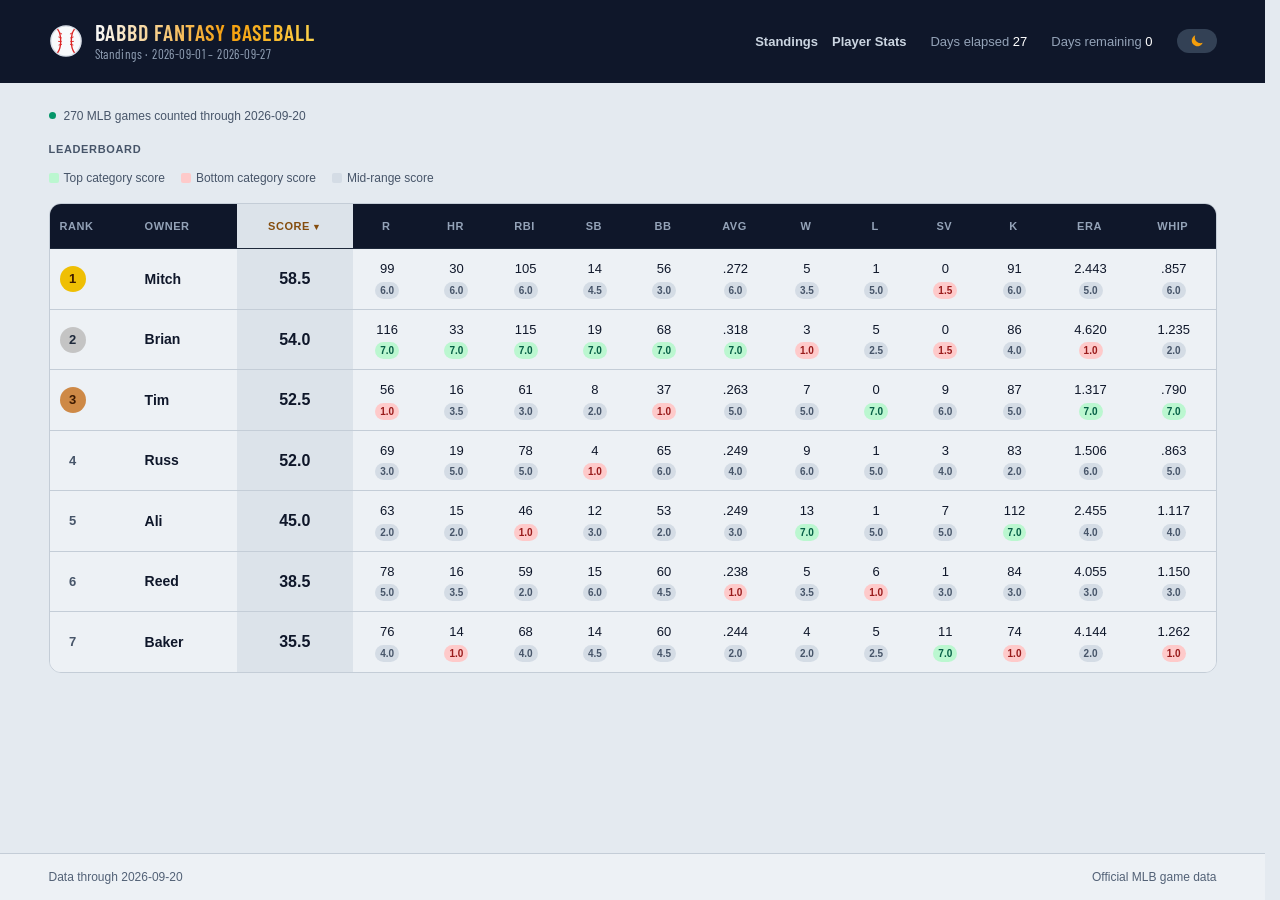
==== docs/index.html @ 64192c9e "accessibility and additional filters" ====
<!doctype html>
<html lang="en" data-theme="light">
<head>
  <meta charset="utf-8">
  <meta name="viewport" content="width=device-width,initial-scale=1,viewport-fit=cover">
  <meta name="theme-color" content="#0f172a">
  <title>BABBD Fantasy Baseball</title>
  <link rel="icon" type="image/svg+xml" href="favicon.svg">
  <link rel="stylesheet" href="styles.css">
  <script src="theme.js"></script>
</head>
<body>
  <header>
    <div class="header-inner">
      <div class="header-left">
        <a href="./" class="site-logo" aria-label="BABBD home">
          <svg viewBox="0 0 36 36" aria-hidden="true">
            <circle cx="18" cy="18" r="16" fill="#f8fafc" stroke="#d8dee7" stroke-width="1.5"/>
            <path d="M9 5.5c4.5 5.5 4.5 19.5 0 25M27 5.5c-4.5 5.5-4.5 19.5 0 25" fill="none" stroke="#dc2626" stroke-width="1.4"/>
            <path d="m10.8 9 3 1.7m-3.8 3 3.5 1.1m-3.8 3.6 3.7.2m-3.2 3.7 3.5-.8m11.5-12.5-3 1.7m3.8 3-3.5 1.1m3.8 3.6-3.7.2m3.2 3.7-3.5-.8" stroke="#dc2626" stroke-width="1"/>
          </svg>
        </a>
        <div>
          <h1 class="header-title">BABBD Fantasy Baseball</h1>
          <p class="header-subtitle" id="header-subtitle">Standings</p>
        </div>
      </div>
      <button class="mobile-menu-toggle" type="button" aria-label="Open navigation menu" aria-expanded="false" aria-controls="header-menu">
        <svg viewBox="0 0 24 24" aria-hidden="true"><path d="M4 6h16M4 12h16M4 18h16"/></svg>
      </button>
      <div class="header-right" id="header-menu">
        <nav class="site-nav" aria-label="Main navigation">
          <a class="leaders-nav-link" href="./" aria-current="page">Standings</a>
          <a class="leaders-nav-link" href="stats.html">Player Stats</a>
        </nav>
        <div class="header-meta"><div>Days elapsed <strong id="days-elapsed">—</strong></div><div>Days remaining <strong id="days-remaining">—</strong></div></div>
        <button class="theme-toggle" id="theme-toggle" aria-label="Switch color theme" aria-pressed="false">
          <svg id="theme-icon" viewBox="0 0 24 24" aria-hidden="true"><path d="M21.75 15A9.72 9.72 0 0 1 18 15.75 9.75 9.75 0 0 1 8.25 6c0-1.33.27-2.6.75-3.75A9.75 9.75 0 1 0 21.75 15Z"/></svg>
        </button>
      </div>
    </div>
  </header>

  <main class="page-wrap">
    <div class="status-bar"><span class="status-dot"></span><span id="status-msg">Loading standings…</span></div>

    <section id="standings-view">
      <h2 class="section-heading">Leaderboard</h2>
      <div class="legend desktop-only">
        <span><i class="legend-dot pts-high"></i> Top category score</span>
        <span><i class="legend-dot pts-low"></i> Bottom category score</span>
        <span><i class="legend-dot pts-mid"></i> Mid-range score</span>
      </div>
      <div class="mobile-only mob-sort-bar"><label for="mobile-sort">Sort by</label><select id="mobile-sort"></select></div>
      <div class="table-wrap desktop-only"><table class="leaderboard" id="standings-table"></table></div>
      <div class="mobile-only" id="mobile-standings"></div>
    </section>

    <section id="owner-view" hidden>
      <a href="./" class="back-link" id="back-link">← Back to standings</a>
      <div class="owner-heading"><div><h2 id="owner-name">Team</h2><p id="owner-place"></p></div><strong id="owner-score"></strong></div>
      <h3 class="section-heading">Hitters</h3>
      <div class="table-wrap"><table class="leaderboard owner-table" id="hitter-table"></table></div>
      <h3 class="section-heading owner-section">Pitchers</h3>
      <div class="table-wrap"><table class="leaderboard owner-table" id="pitcher-table"></table></div>
    </section>
  </main>

  <footer class="site-footer"><div class="site-footer-inner"><span>Data through <span id="as-of">—</span></span><span>Official MLB game data</span></div></footer>
  <script src="header.js" defer></script>
  <script src="app.js" defer></script>
</body>
</html>
---- docs/styles.css ----
@import url('https://fonts.googleapis.com/css2?family=Barlow+Condensed:wght@400;600&display=swap');
*,*::before,*::after{box-sizing:border-box;margin:0;padding:0}
:root{--bg:#e4eaf0;--card:#edf1f5;--hover:#dce3ea;--header:#0f172a;--th:#0f172a;--text:#0f172a;--owner:#0f172a;--score:#0f172a;--muted:#475569;--faint:#526176;--border:#c4cdd7;--border-th:#1e293b;--green:#059669;--green-bg:#bbf7d0;--green-text:#065f46;--red:#dc2626;--red-bg:#fecaca;--red-text:#991b1b;--mid-bg:#d4dce5;--mid-text:#475569;--accent:#f59e0b;--sort-text:#854d0e;--focus:#854d0e;--radius:12px;--title:linear-gradient(95deg,#f8fafc 0%,#f59e0b 60%,#fcd34d 100%)}
[data-theme=dark]{--bg:#0f172a;--card:#1e293b;--hover:#263349;--header:#020817;--th:#020817;--text:#e2e8f0;--owner:#f1f5f9;--score:#f1f5f9;--muted:#94a3b8;--faint:#94a3b8;--border:#334155;--border-th:#0f172a;--green:#34d399;--green-bg:#0d3d23;--green-text:#34d399;--red:#f87171;--red-bg:#2d0a0a;--red-text:#f87171;--mid-bg:#1e293b;--mid-text:#94a3b8;--sort-text:#f59e0b;--focus:#f59e0b;--title:linear-gradient(95deg,#f1f5f9 0%,#fcd34d 55%,#f59e0b 100%)}
html{scrollbar-gutter:stable}body{font-family:-apple-system,BlinkMacSystemFont,"Segoe UI",Roboto,sans-serif;background:var(--bg);color:var(--text);font-size:14px;line-height:1.5;min-height:100vh;display:flex;flex-direction:column}header{background:var(--header);color:white}.header-inner{max-width:1200px;margin:auto;padding:1.25rem 1rem;display:flex;align-items:center;justify-content:space-between;gap:1rem}.header-left,.header-right{display:flex;align-items:center}.header-left{gap:12px;min-width:0}.header-right{gap:1.5rem}.site-logo{display:flex}.site-logo svg{width:34px;height:34px}.header-title{font:600 22px/1.1 'Barlow Condensed',sans-serif;letter-spacing:.04em;text-transform:uppercase;background:var(--title);background-clip:text;-webkit-background-clip:text;color:transparent}.header-subtitle{font:400 13px/1.2 'Barlow Condensed',sans-serif;letter-spacing:.03em;color:#94a3b8;margin-top:3px}.header-meta{display:flex;gap:1.5rem;font-size:13px;color:#94a3b8}.header-meta strong{color:white;font-weight:500}.theme-toggle{background:#334155;border:0;border-radius:20px;width:40px;height:24px;display:grid;place-items:center;cursor:pointer}.theme-toggle svg{width:14px;height:14px;fill:#f59e0b}.page-wrap{max-width:1200px;width:100%;margin:auto;padding:1.5rem 1rem;flex:1}.status-bar{display:flex;align-items:center;gap:.5rem;color:var(--muted);font-size:12px;margin-bottom:1rem}.status-dot{width:7px;height:7px;background:var(--green);border-radius:50%}.section-heading{font-size:11px;font-weight:600;color:var(--muted);text-transform:uppercase;letter-spacing:.06em;margin-bottom:.75rem}.legend{display:flex;gap:1rem;flex-wrap:wrap;color:var(--muted);font-size:12px;margin-bottom:1rem}.legend span{display:flex;align-items:center;gap:5px}.legend-dot{width:10px;height:10px;border-radius:2px;display:inline-block}.table-wrap{background:var(--card);border:1px solid var(--border);border-radius:var(--radius);overflow-x:auto;margin-bottom:1.5rem}.leaderboard{width:100%;border-collapse:collapse;min-width:860px;font-variant-numeric:tabular-nums}.leaderboard th{background:var(--th);color:#94a3b8;font-size:11px;font-weight:600;text-transform:uppercase;letter-spacing:.05em;padding:10px;text-align:center;white-space:nowrap;border-bottom:1px solid var(--border-th)}.leaderboard th.col-left,.leaderboard td.col-left{text-align:left}.leaderboard tbody tr{border-bottom:1px solid var(--border)}.leaderboard tbody tr:last-child{border:0}.leaderboard tbody tr:hover td{background:var(--hover)}.leaderboard td{padding:10px;text-align:center;vertical-align:middle;background:var(--card)}.leaderboard th:nth-child(1),.leaderboard td:nth-child(1){position:sticky;left:0;z-index:2}.leaderboard th:nth-child(2),.leaderboard td:nth-child(2){position:sticky;left:48px;z-index:2}.leaderboard th:nth-child(-n+2){background:var(--th)}.place{display:inline-flex;align-items:center;justify-content:center;width:26px;height:26px;border-radius:50%;font-size:13px;font-weight:600}.place-1{background:#EFBF04;color:#3d1a00}.place-2{background:#C4C4C4;color:#1e293b}.place-3{background:#CE8946;color:#3d1a00}.place-n{color:var(--muted)}.owner-link{color:var(--owner);font-weight:600;text-decoration:none}.owner-link:hover{text-decoration:underline}.score{font-size:16px;font-weight:700;color:var(--score)}.cat-cell{display:flex;flex-direction:column;align-items:center;gap:3px}.cat-val{font-size:13px;font-weight:500}.cat-pts{font-size:10px;font-weight:600;padding:1px 5px;border-radius:10px;min-width:22px}.pts-high{background:var(--green-bg);color:var(--green-text)}.pts-low{background:var(--red-bg);color:var(--red-text)}.pts-mid{background:var(--mid-bg);color:var(--mid-text)}.sortable{cursor:pointer;user-select:none}.sortable:hover,th.sort-active{background:var(--hover)!important;color:var(--accent)!important}td.sort-active{background:var(--hover)!important;color:var(--score)!important}.sort-indicator{font-size:9px;margin-left:2px}.mobile-only{display:none}.mob-card{background:var(--card);border:1px solid var(--border);border-radius:var(--radius);margin-bottom:8px;overflow:hidden}.mob-card-header{width:100%;display:flex;align-items:center;gap:10px;padding:12px 14px;background:none;border:0;color:var(--text);cursor:pointer}.mob-owner{flex:1;text-align:left;font-size:15px}.mob-score{font-size:18px;font-weight:700;color:var(--score)}.mob-chevron{width:16px;color:var(--muted);transition:transform .2s}.mob-detail{border-top:1px solid var(--border);padding:12px 14px 14px}.mob-cat-grid{display:grid;grid-template-columns:repeat(5,1fr);gap:7px}.mob-cat{display:flex;flex-direction:column;align-items:center;background:var(--bg);border:1px solid var(--border);border-radius:8px;padding:7px 3px}.mob-cat label{font-size:9px;color:var(--muted);font-weight:700}.mob-cat strong{font-size:13px}.mob-detail-link{display:block;text-align:center;margin-top:10px;padding:7px;color:var(--muted);border:1px solid var(--border);border-radius:8px;text-decoration:none}.mob-sort-bar{align-items:center;gap:.5rem;margin-bottom:.75rem}.mob-sort-bar label{font-size:13px;color:var(--muted)}.mob-sort-bar select{background:var(--card);color:var(--text);border:1px solid var(--border);border-radius:4px;padding:.35rem .5rem}.back-link{display:inline-block;color:var(--muted);text-decoration:none;font-size:12px;margin-bottom:1.25rem}.owner-heading{display:flex;justify-content:space-between;align-items:end;margin-bottom:1.5rem}.owner-heading h2{font:600 30px 'Barlow Condensed',sans-serif;text-transform:uppercase}.owner-heading p{color:var(--muted);font-size:13px}.owner-heading strong{font-size:26px}.owner-section{margin-top:2rem}.owner-table{min-width:1080px}.owner-table th:nth-child(1),.owner-table td:nth-child(1){left:0}.owner-table th:nth-child(2),.owner-table td:nth-child(2){left:44px}.player-name{font-weight:600;color:var(--owner)}.slot{color:var(--muted);font-size:11px}.totals-row td{border-top:2px solid var(--border);font-weight:700}.site-footer{border-top:1px solid var(--border);background:var(--card);margin-top:auto}.site-footer-inner{max-width:1200px;margin:auto;padding:.875rem 1rem;display:flex;justify-content:space-between;color:var(--faint);font-size:12px}.state-msg{padding:3rem;text-align:center;color:var(--muted)}.sr-only{position:absolute;width:1px;height:1px;overflow:hidden;clip:rect(0,0,0,0)}
@media(max-width:640px){.desktop-only{display:none!important}.mobile-only{display:block}.mob-sort-bar{display:flex}.header-meta{display:none}.header-title{font-size:17px}.page-wrap{padding:1rem .75rem}.mob-cat-grid{grid-template-columns:repeat(5,1fr)}.owner-heading h2{font-size:25px}.site-footer-inner{gap:.5rem;flex-wrap:wrap}}
@media(prefers-reduced-motion:reduce){*{scroll-behavior:auto!important;transition:none!important}}
.mobile-roster{display:none}.player-card{background:var(--card);border:1px solid var(--border);border-radius:var(--radius);margin-bottom:8px;overflow:hidden}.player-card-button{width:100%;border:0;background:none;color:var(--text);display:grid;grid-template-columns:38px 1fr auto 16px;align-items:center;gap:8px;text-align:left;padding:12px;cursor:pointer}.player-card-button:hover{background:var(--hover)}.player-card-name{font-weight:600;color:var(--owner)}.player-card-summary{font-size:12px;color:var(--muted);white-space:nowrap}.player-card-chevron{width:16px;color:var(--muted);transition:transform .2s}.player-card-detail{border-top:1px solid var(--border);padding:10px}.player-stat-grid{display:grid;grid-template-columns:repeat(5,1fr);gap:7px}.player-stat{display:flex;flex-direction:column;align-items:center;gap:2px;background:var(--bg);border:1px solid var(--border);border-radius:8px;padding:7px 3px}.player-stat label{font-size:9px;font-weight:700;color:var(--muted);text-transform:uppercase}.player-stat strong{font-size:13px;font-variant-numeric:tabular-nums}.mobile-total{display:flex;justify-content:space-between;align-items:center;background:var(--card);border:1px solid var(--border);border-radius:var(--radius);padding:11px 12px;margin-top:10px;font-weight:700}.mobile-total span:last-child{font-size:12px;color:var(--muted);text-align:right}
@media(max-width:768px) and (orientation:portrait){.owner-table-wrap{display:none}.mobile-roster{display:block}.owner-section{margin-top:1.5rem}.owner-heading{align-items:center}.owner-heading strong{font-size:21px}.player-stat-grid{grid-template-columns:repeat(4,1fr)}}

/* Keep all six hitting categories above all six pitching categories on mobile. */
.site-nav{display:flex;align-items:center;gap:14px}
#standings-table th.sortable{padding:0}
#standings-table th.sortable button{background:none;border:0;color:inherit;font:inherit;text-transform:inherit;letter-spacing:inherit;min-height:44px;width:100%;padding:10px;cursor:pointer}
#standings-table th.sortable:hover,#standings-table th.sort-active{color:var(--sort-text)!important}
#standings-table button:focus-visible{outline:2px solid var(--accent);outline-offset:-3px}
#standings-table th.sort-active button:focus-visible,#standings-table th:hover button:focus-visible{outline-color:var(--focus)}
.site-footer a{color:var(--muted)}
input::placeholder{color:var(--muted);opacity:1}
.mobile-menu-toggle{display:none;background:transparent;border:1px solid #475569;border-radius:7px;color:#f8fafc;width:44px;height:44px;align-items:center;justify-content:center;cursor:pointer;flex-shrink:0}
.mobile-menu-toggle svg{width:22px;height:22px;fill:none;stroke:currentColor;stroke-width:2;stroke-linecap:round}
.mobile-menu-toggle:focus-visible,#header-menu a:focus-visible,#header-menu button:focus-visible{outline:2px solid #f59e0b;outline-offset:3px}
@media(max-width:780px){
  header{position:relative;z-index:10}
  .header-inner{flex-wrap:wrap}
  .header-right{gap:14px}
  .mobile-menu-toggle{display:inline-flex;margin-left:auto}
  #header-menu{display:none;position:absolute;top:100%;right:0;width:240px;max-width:calc(100vw - 24px);align-items:stretch;gap:8px;padding:12px;background:var(--header);border:1px solid #334155;border-right:0;border-radius:0 0 0 12px;box-shadow:0 12px 28px #0005}
  #header-menu.is-open{display:flex;flex-direction:column}
  #header-menu .site-nav{flex-direction:column;align-items:stretch;gap:0}
  #header-menu .leaders-nav-link{min-height:44px;padding:10px 8px;border-radius:6px}
  #header-menu .leaders-nav-link:hover{background:#334155}
  #header-menu .theme-toggle{width:100%;min-height:44px;border-radius:6px;display:flex;align-items:center;justify-content:flex-start;gap:10px;padding:10px 8px;color:#f8fafc;font:inherit}
  #header-menu .theme-toggle::after{content:"Dark Mode";font-size:13px;font-weight:600}
  [data-theme=dark] #header-menu .theme-toggle::after{content:"Light Mode"}
}
@media(max-width:640px){
  .mob-cat-grid{grid-template-columns:repeat(6,minmax(0,1fr));gap:4px}
  .mob-cat{min-width:0;padding:7px 1px}
}

.leaders-nav-link{color:#cbd5e1;text-decoration:none;font-size:13px;font-weight:600;display:flex;gap:5px;align-items:center}.leaders-nav-link:hover{color:white}.section-toggle-header{display:flex;align-items:center;justify-content:space-between;margin-bottom:.75rem}.section-toggle-header .section-heading{margin:0}.section-toggle-btn,.log-filter{border:1px solid var(--border);background:var(--card);color:var(--muted);border-radius:7px;padding:6px 10px;cursor:pointer}.section-toggle-btn:hover,.log-filter:hover,.log-filter.active{background:var(--hover);color:var(--text)}.game-log-controls{display:flex;gap:7px;margin-bottom:10px}.game-log-day{margin-bottom:1.25rem}.game-log-date{font-size:11px;text-transform:uppercase;letter-spacing:.06em;color:var(--muted);margin-bottom:7px}.game-log-card{background:var(--card);border:1px solid var(--border);border-radius:var(--radius);margin-bottom:7px;overflow:hidden}.game-log-head{display:grid;grid-template-columns:minmax(130px,1fr) auto;gap:10px;padding:10px 12px;border-bottom:1px solid var(--border)}.game-log-player{font-weight:600}.game-log-meta{font-size:11px;color:var(--muted)}.game-log-summary{font-size:12px;color:var(--muted);text-align:right}.game-log-stats{display:grid;grid-template-columns:repeat(auto-fit,minmax(58px,1fr));gap:6px;padding:9px}.leaders-grid{display:grid;grid-template-columns:repeat(auto-fill,minmax(310px,1fr));gap:1rem}.leader-card{background:var(--card);border:1px solid var(--border);border-radius:var(--radius);overflow:hidden}.leader-card-header{width:100%;display:flex;align-items:center;justify-content:space-between;background:none;border:0;color:var(--text);padding:12px 14px;cursor:pointer}.leader-card-title{font-size:13px;text-transform:uppercase;letter-spacing:.05em}.leader-card-body{border-top:1px solid var(--border)}.leader-list{width:100%;border-collapse:collapse}.leader-list td{padding:9px 10px;border-bottom:1px solid var(--border)}.leader-list tr:last-child td{border:0}.leader-player{font-weight:600}.leader-owner{display:block;color:var(--muted);font-size:11px}.leader-value{text-align:right;font-size:15px;font-weight:700}.leader-chevron{width:16px;color:var(--muted);transition:transform .2s}
@media(min-width:641px){.leader-card-header{pointer-events:none}.leader-chevron{display:none}.leader-card-body{display:block!important}}
@media(max-width:640px){.leaders-nav-text{display:none}.game-log-head{grid-template-columns:1fr}.game-log-summary{text-align:left}.game-log-stats{grid-template-columns:repeat(4,1fr)}}
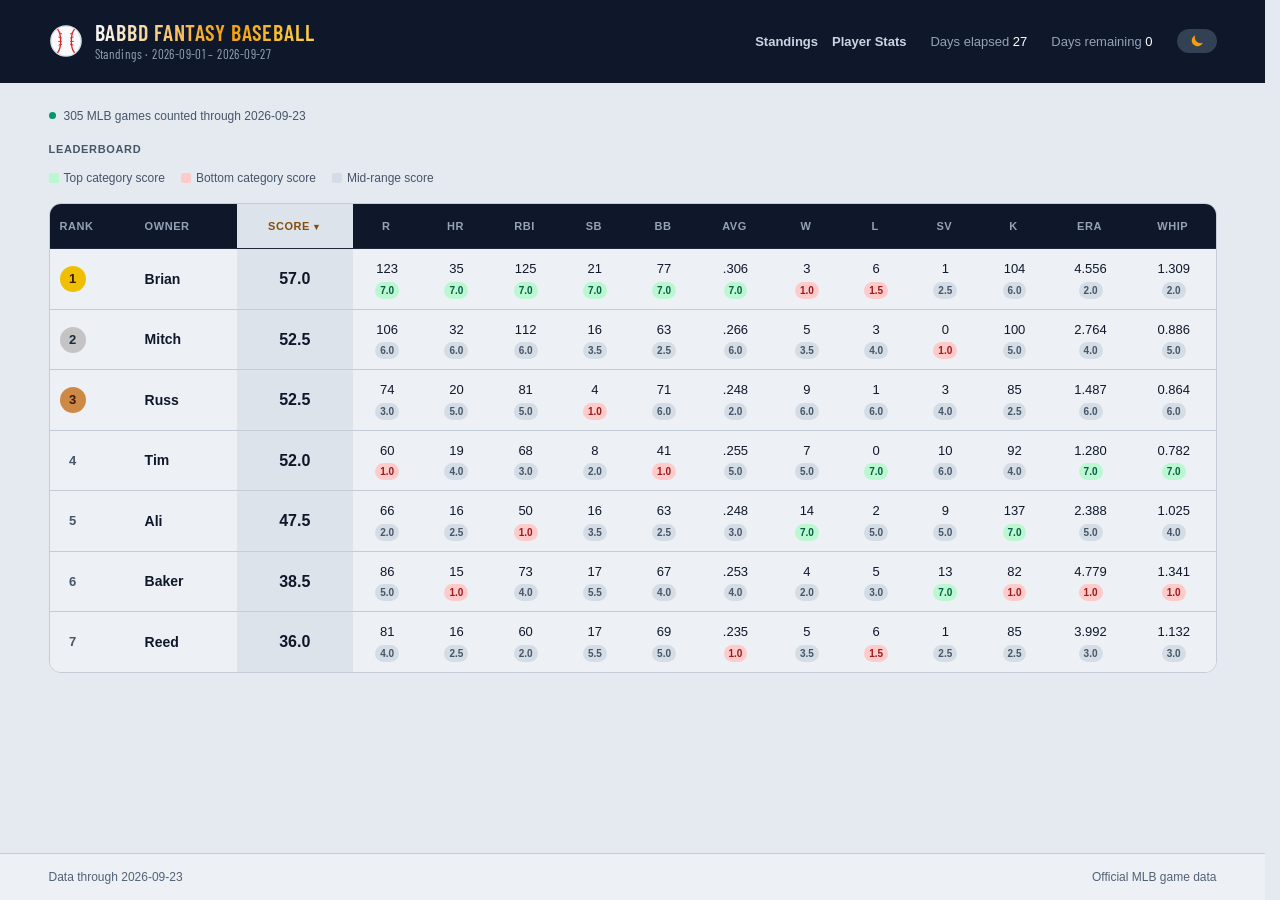
==== commit 91d12b52: "added multi position support" ====
--- a/docs/index.html
+++ b/docs/index.html
@@ -6,7 +6,7 @@
   <meta name="theme-color" content="#0f172a">
   <title>BABBD Fantasy Baseball</title>
   <link rel="icon" type="image/svg+xml" href="favicon.svg">
-  <link rel="stylesheet" href="styles.css">
+  <link rel="stylesheet" href="styles.css?v=20260924-header-meta">
   <script src="theme.js"></script>
 </head>
 <body>
--- a/docs/styles.css
+++ b/docs/styles.css
@@ -10,6 +10,19 @@
 
 /* Keep all six hitting categories above all six pitching categories on mobile. */
 .site-nav{display:flex;align-items:center;gap:14px}
+.owner-table{min-width:0;width:auto}
+.owner-table th,.owner-table td{padding:8px 6px;white-space:nowrap}
+.owner-table th:first-child,.owner-table td:first-child{width:44px;min-width:44px;max-width:44px;padding-left:6px;padding-right:6px}
+.owner-table th:nth-child(2),.owner-table td:nth-child(2){width:1%;white-space:nowrap;padding-left:6px;padding-right:6px}
+@media(max-width:640px){
+  .owner-table th,.owner-table td{padding-left:4px;padding-right:4px}
+  /* Hide supporting stats in headers, player rows, and team totals alike. */
+  #hitter-table tr>:nth-child(3),#hitter-table tr>:nth-child(4),
+  #pitcher-table tr>:nth-child(3),#pitcher-table tr>:nth-child(8),
+  #pitcher-table tr>:nth-child(9),#pitcher-table tr>:nth-child(10){display:none}
+  .owner-table th:nth-child(2),.owner-table td:nth-child(2){padding-left:4px;padding-right:4px}
+  .owner-table td.player-name{min-width:110px;max-width:150px;white-space:normal;overflow-wrap:anywhere}
+}
 #standings-table th.sortable{padding:0}
 #standings-table th.sortable button{background:none;border:0;color:inherit;font:inherit;text-transform:inherit;letter-spacing:inherit;min-height:44px;width:100%;padding:10px;cursor:pointer}
 #standings-table th.sortable:hover,#standings-table th.sort-active{color:var(--sort-text)!important}
@@ -21,6 +34,7 @@
 .mobile-menu-toggle svg{width:22px;height:22px;fill:none;stroke:currentColor;stroke-width:2;stroke-linecap:round}
 .mobile-menu-toggle:focus-visible,#header-menu a:focus-visible,#header-menu button:focus-visible{outline:2px solid #f59e0b;outline-offset:3px}
 @media(max-width:780px){
+  .header-meta{display:none}
   header{position:relative;z-index:10}
   .header-inner{flex-wrap:wrap}
   .header-right{gap:14px}
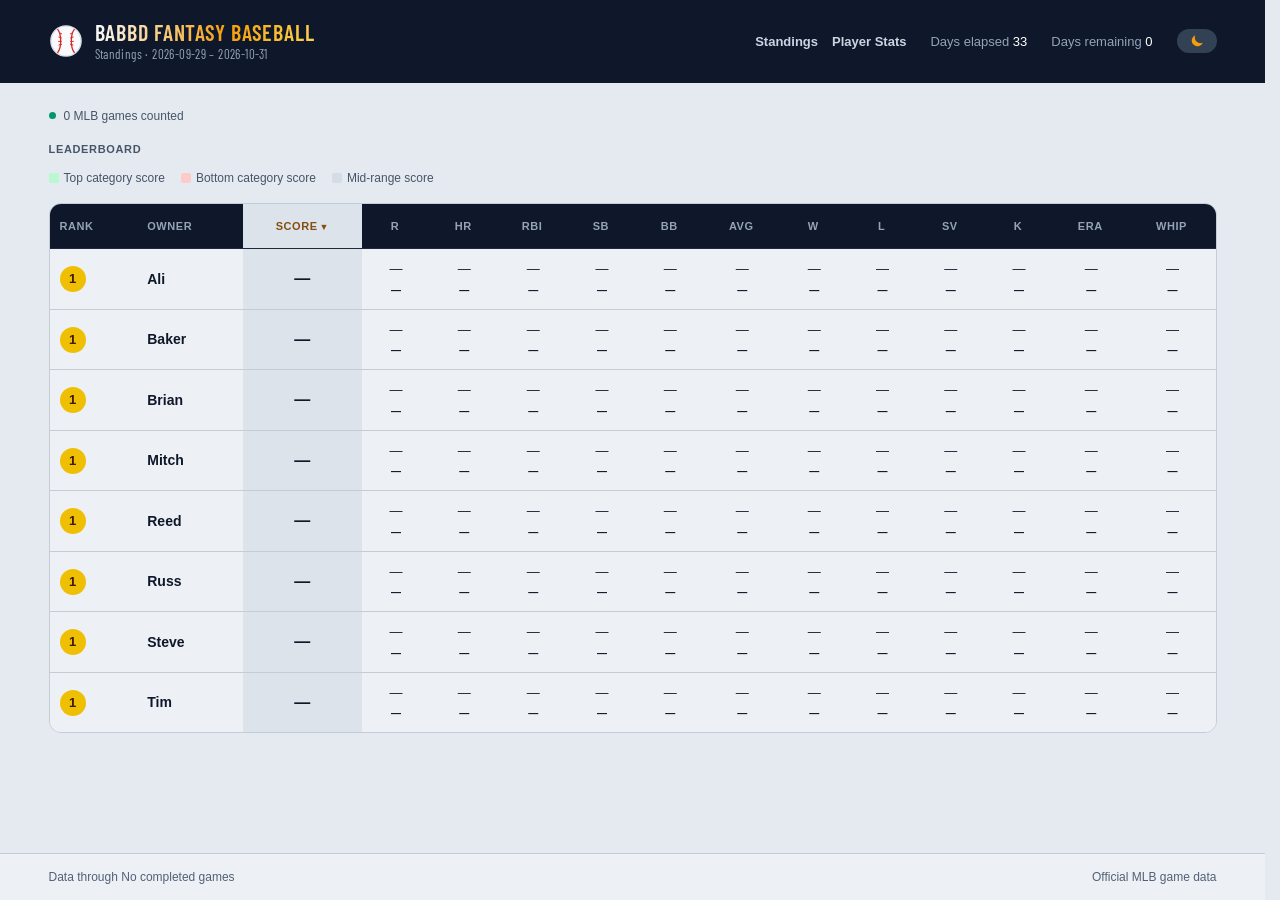
==== commit 59a638ab: "removed test stats" ====
--- a/docs/index.html
+++ b/docs/index.html
@@ -4,16 +4,16 @@
   <meta charset="utf-8">
   <meta name="viewport" content="width=device-width,initial-scale=1,viewport-fit=cover">
   <meta name="theme-color" content="#0f172a">
-  <title>BABBD Fantasy Baseball</title>
+  <title>Fantasy Baseball</title>
   <link rel="icon" type="image/svg+xml" href="favicon.svg">
   <link rel="stylesheet" href="styles.css?v=20260924-header-meta">
-  <script src="theme.js"></script>
+  <script src="theme.js?v=20260926-icons"></script>
 </head>
 <body>
   <header>
     <div class="header-inner">
       <div class="header-left">
-        <a href="./" class="site-logo" aria-label="BABBD home">
+        <a href="./" class="site-logo" aria-label="Fantasy Baseball home">
           <svg viewBox="0 0 36 36" aria-hidden="true">
             <circle cx="18" cy="18" r="16" fill="#f8fafc" stroke="#d8dee7" stroke-width="1.5"/>
             <path d="M9 5.5c4.5 5.5 4.5 19.5 0 25M27 5.5c-4.5 5.5-4.5 19.5 0 25" fill="none" stroke="#dc2626" stroke-width="1.4"/>
@@ -21,7 +21,7 @@
           </svg>
         </a>
         <div>
-          <h1 class="header-title">BABBD Fantasy Baseball</h1>
+          <h1 class="header-title">Fantasy Baseball</h1>
           <p class="header-subtitle" id="header-subtitle">Standings</p>
         </div>
       </div>
@@ -68,6 +68,7 @@
 
   <footer class="site-footer"><div class="site-footer-inner"><span>Data through <span id="as-of">—</span></span><span>Official MLB game data</span></div></footer>
   <script src="header.js" defer></script>
-  <script src="app.js" defer></script>
+  <script src="league-title.js?v=20260926" defer></script>
+  <script src="app.js?v=20260926-owner-header" defer></script>
 </body>
 </html>
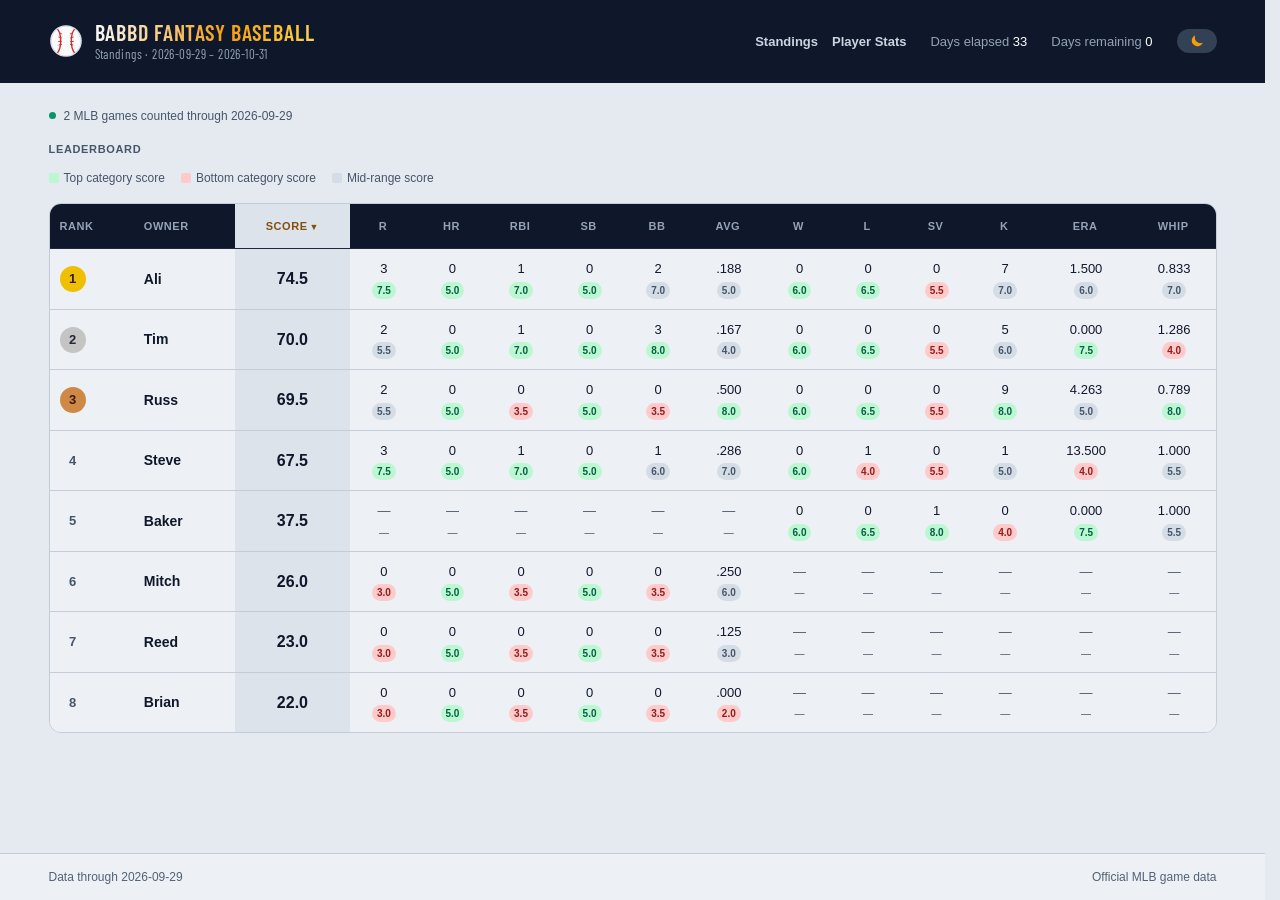
==== commit 3f1a6646: "postseason begins" ====
--- a/docs/index.html
+++ b/docs/index.html
@@ -6,7 +6,7 @@
   <meta name="theme-color" content="#0f172a">
   <title>Fantasy Baseball</title>
   <link rel="icon" type="image/svg+xml" href="favicon.svg">
-  <link rel="stylesheet" href="styles.css?v=20260924-header-meta">
+  <link rel="stylesheet" href="styles.css?v=20260929-muted-stats">
   <script src="theme.js?v=20260926-icons"></script>
 </head>
 <body>
@@ -69,6 +69,6 @@
   <footer class="site-footer"><div class="site-footer-inner"><span>Data through <span id="as-of">—</span></span><span>Official MLB game data</span></div></footer>
   <script src="header.js" defer></script>
   <script src="league-title.js?v=20260926" defer></script>
-  <script src="app.js?v=20260926-owner-header" defer></script>
+  <script src="app.js?v=20260929-muted-stats" defer></script>
 </body>
 </html>
--- a/docs/styles.css
+++ b/docs/styles.css
@@ -7,6 +7,9 @@
 @media(prefers-reduced-motion:reduce){*{scroll-behavior:auto!important;transition:none!important}}
 .mobile-roster{display:none}.player-card{background:var(--card);border:1px solid var(--border);border-radius:var(--radius);margin-bottom:8px;overflow:hidden}.player-card-button{width:100%;border:0;background:none;color:var(--text);display:grid;grid-template-columns:38px 1fr auto 16px;align-items:center;gap:8px;text-align:left;padding:12px;cursor:pointer}.player-card-button:hover{background:var(--hover)}.player-card-name{font-weight:600;color:var(--owner)}.player-card-summary{font-size:12px;color:var(--muted);white-space:nowrap}.player-card-chevron{width:16px;color:var(--muted);transition:transform .2s}.player-card-detail{border-top:1px solid var(--border);padding:10px}.player-stat-grid{display:grid;grid-template-columns:repeat(5,1fr);gap:7px}.player-stat{display:flex;flex-direction:column;align-items:center;gap:2px;background:var(--bg);border:1px solid var(--border);border-radius:8px;padding:7px 3px}.player-stat label{font-size:9px;font-weight:700;color:var(--muted);text-transform:uppercase}.player-stat strong{font-size:13px;font-variant-numeric:tabular-nums}.mobile-total{display:flex;justify-content:space-between;align-items:center;background:var(--card);border:1px solid var(--border);border-radius:var(--radius);padding:11px 12px;margin-top:10px;font-weight:700}.mobile-total span:last-child{font-size:12px;color:var(--muted);text-align:right}
 @media(max-width:768px) and (orientation:portrait){.owner-table-wrap{display:none}.mobile-roster{display:block}.owner-section{margin-top:1.5rem}.owner-heading{align-items:center}.owner-heading strong{font-size:21px}.player-stat-grid{grid-template-columns:repeat(4,1fr)}}
+
+/* Missing values stay readable in both themes without competing with statistics. */
+.missing-stat{color:var(--muted);font-weight:400}
 
 /* Keep all six hitting categories above all six pitching categories on mobile. */
 .site-nav{display:flex;align-items:center;gap:14px}
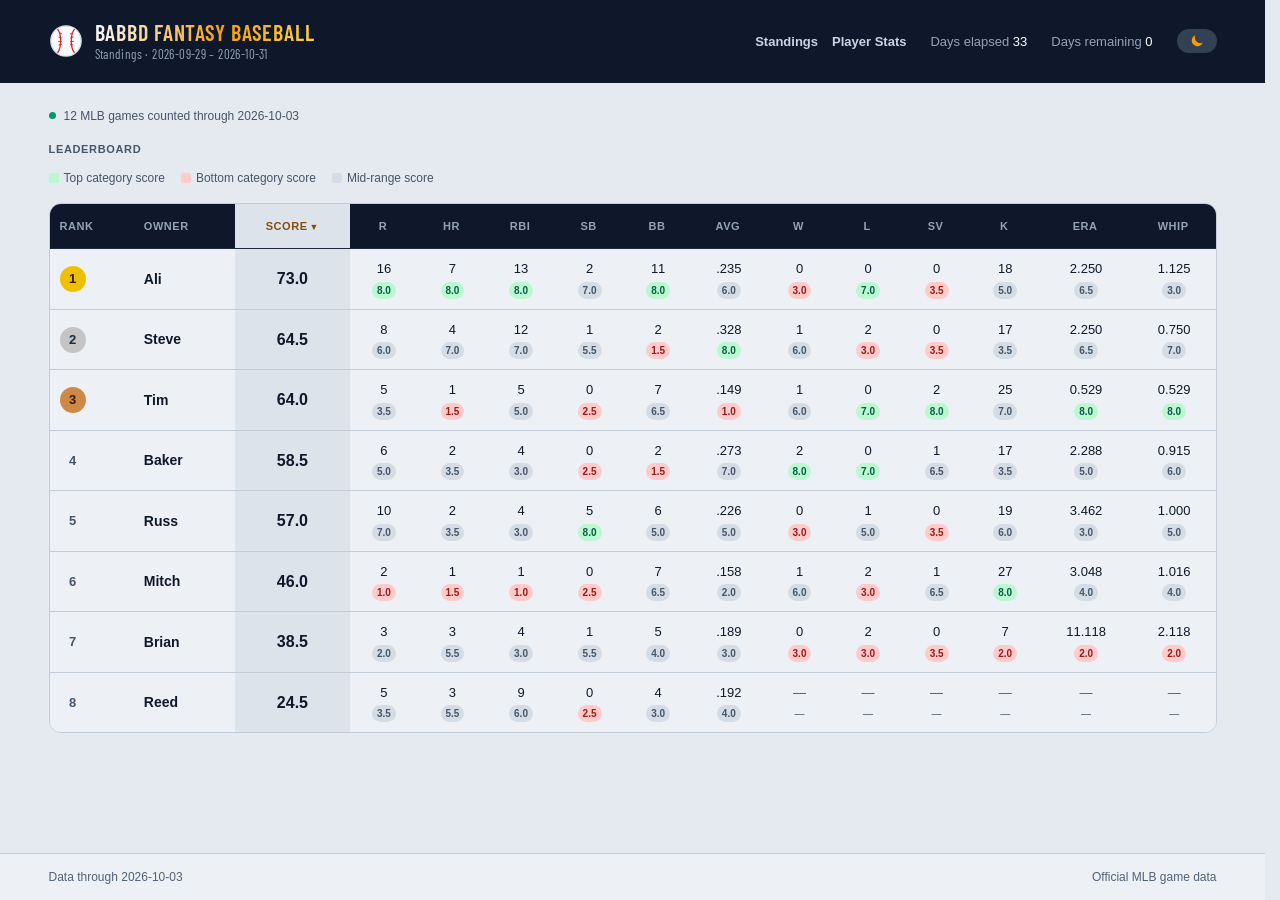
==== commit 045e3625: "eliminated teams" ====
--- a/docs/index.html
+++ b/docs/index.html
@@ -6,7 +6,7 @@
   <meta name="theme-color" content="#0f172a">
   <title>Fantasy Baseball</title>
   <link rel="icon" type="image/svg+xml" href="favicon.svg">
-  <link rel="stylesheet" href="styles.css?v=20260929-muted-stats">
+  <link rel="stylesheet" href="styles.css?v=20261003-eliminated">
   <script src="theme.js?v=20260926-icons"></script>
 </head>
 <body>
@@ -69,6 +69,6 @@
   <footer class="site-footer"><div class="site-footer-inner"><span>Data through <span id="as-of">—</span></span><span>Official MLB game data</span></div></footer>
   <script src="header.js" defer></script>
   <script src="league-title.js?v=20260926" defer></script>
-  <script src="app.js?v=20260929-muted-stats" defer></script>
+  <script src="app.js?v=20261003-eliminated" defer></script>
 </body>
 </html>
--- a/docs/styles.css
+++ b/docs/styles.css
@@ -10,6 +10,8 @@
 
 /* Missing values stay readable in both themes without competing with statistics. */
 .missing-stat{color:var(--muted);font-weight:400}
+.owner-table .eliminated-player td{color:var(--muted);font-weight:400}
+.eliminated-label{display:block;font-size:10px;font-weight:400;line-height:1.3}
 
 /* Keep all six hitting categories above all six pitching categories on mobile. */
 .site-nav{display:flex;align-items:center;gap:14px}
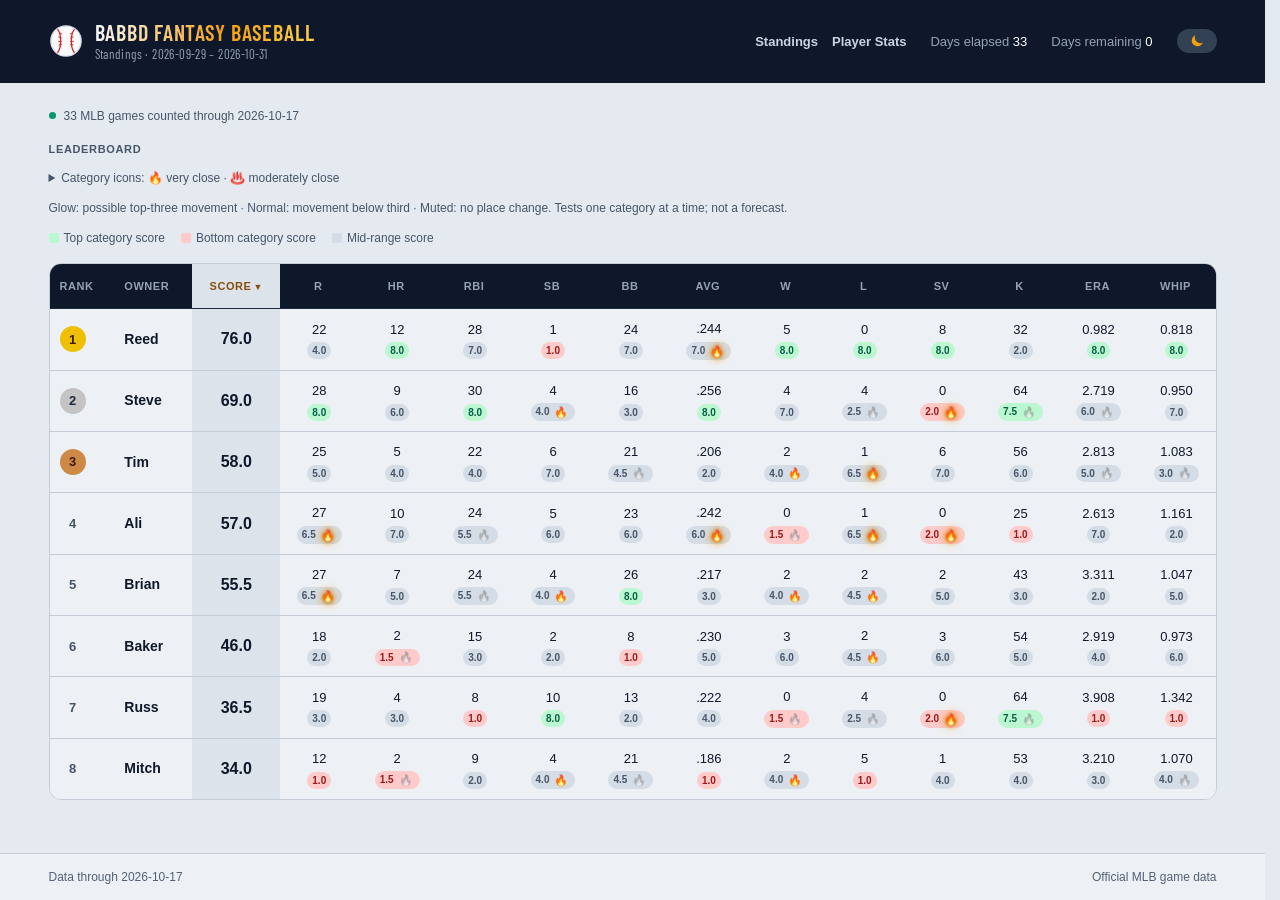
==== commit 8fb01ff3: "Add standings movement, matchup indicators, and postseason seven-day stats" ====
--- a/docs/index.html
+++ b/docs/index.html
@@ -6,7 +6,7 @@
   <meta name="theme-color" content="#0f172a">
   <title>Fantasy Baseball</title>
   <link rel="icon" type="image/svg+xml" href="favicon.svg">
-  <link rel="stylesheet" href="styles.css?v=20261003-eliminated">
+  <link rel="stylesheet" href="styles.css?v=20261017-animated-glow">
   <script src="theme.js?v=20260926-icons"></script>
 </head>
 <body>
@@ -46,6 +46,10 @@
 
     <section id="standings-view">
       <h2 class="section-heading">Leaderboard</h2>
+      <p class="standings-note" id="movement-note"></p>
+      <details class="standings-help"><summary>Category icons: 🔥 very close · ♨️ moderately close</summary><p>Only the closest pair in each category is highlighted; equal gaps favor the higher-ranked pair. Ties take priority and include all tied owners. Very close means tied or within: R, RBI, BB: 3; HR, SB, W, L, SV: 1; K: 5; AVG: 0.005; ERA: 0.20; WHIP: 0.05. Moderately close means up to twice those gaps. Hover, focus, or tap an icon for details.</p></details>
+      <p class="standings-note" id="category-explanation" aria-live="polite" hidden></p>
+      <p class="standings-note">Glow: possible top-three movement · Normal: movement below third · Muted: no place change. Tests one category at a time; not a forecast.</p>
       <div class="legend desktop-only">
         <span><i class="legend-dot pts-high"></i> Top category score</span>
         <span><i class="legend-dot pts-low"></i> Bottom category score</span>
@@ -69,6 +73,7 @@
   <footer class="site-footer"><div class="site-footer-inner"><span>Data through <span id="as-of">—</span></span><span>Official MLB game data</span></div></footer>
   <script src="header.js" defer></script>
   <script src="league-title.js?v=20260926" defer></script>
-  <script src="app.js?v=20261003-eliminated" defer></script>
+  <script src="standings-insights.js?v=20261017-impact" defer></script>
+  <script src="app.js?v=20261017-impact" defer></script>
 </body>
 </html>
--- a/docs/styles.css
+++ b/docs/styles.css
@@ -10,6 +10,20 @@
 
 /* Missing values stay readable in both themes without competing with statistics. */
 .missing-stat{color:var(--muted);font-weight:400}
+.standings-note,.standings-help{color:var(--muted);font-size:12px;margin-bottom:.75rem}
+.standings-help summary{cursor:pointer}
+.rank-movement{font-size:11px;font-weight:400;color:var(--muted);white-space:nowrap}
+.category-heat{border:0;background:none;color:inherit;font-size:11px;line-height:1;padding:2px;margin-left:3px;cursor:help;vertical-align:middle}
+.category-heat.impact-high{--glow-core:#b45309;--glow-halo:#f59e0b;filter:drop-shadow(0 0 2px var(--glow-core)) drop-shadow(0 0 5px var(--glow-halo));animation:category-glow 2.8s ease-in-out infinite}
+[data-theme=dark] .category-heat.impact-high{--glow-core:#fef3c7;--glow-halo:#fbbf24}
+@keyframes category-glow{
+  0%,100%{filter:drop-shadow(0 0 1px var(--glow-core)) drop-shadow(0 0 3px var(--glow-halo))}
+  50%{filter:drop-shadow(0 0 3px var(--glow-core)) drop-shadow(0 0 9px var(--glow-halo))}
+}
+@media(prefers-reduced-motion:reduce){.category-heat.impact-high{animation:none}}
+.category-heat.impact-low{filter:grayscale(1);opacity:.5}
+.category-heat.impact-low:hover,.category-heat.impact-low:focus-visible{opacity:1}
+.category-heat:focus-visible,.standings-help summary:focus-visible{outline:2px solid var(--focus);outline-offset:2px}
 .owner-table .eliminated-player td{color:var(--muted);font-weight:400}
 .eliminated-label{display:block;font-size:10px;font-weight:400;line-height:1.3}
 
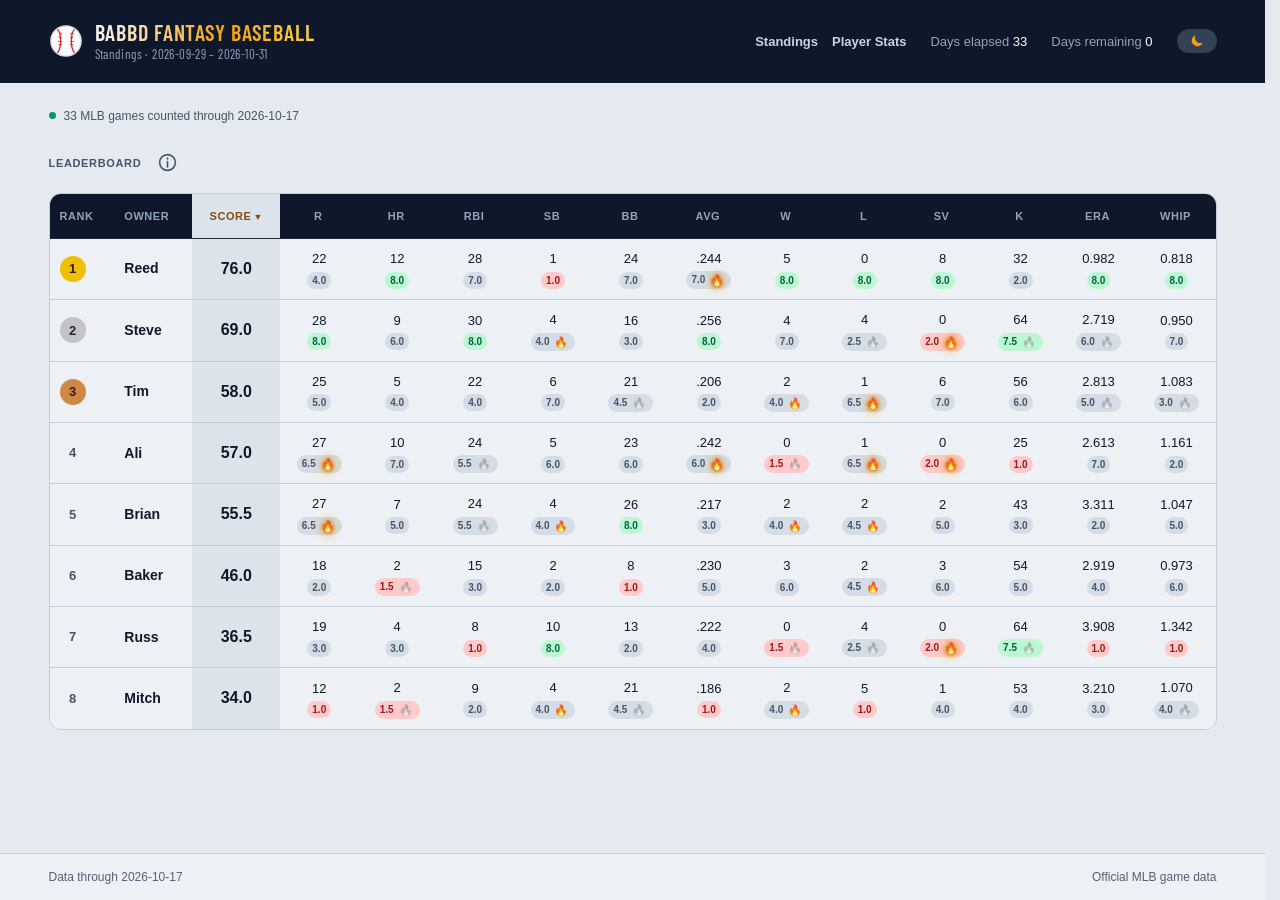
==== commit ee4fb498: "cron update" ====
--- a/docs/index.html
+++ b/docs/index.html
@@ -6,7 +6,7 @@
   <meta name="theme-color" content="#0f172a">
   <title>Fantasy Baseball</title>
   <link rel="icon" type="image/svg+xml" href="favicon.svg">
-  <link rel="stylesheet" href="styles.css?v=20261017-animated-glow">
+  <link rel="stylesheet" href="styles.css?v=20261018-info">
   <script src="theme.js?v=20260926-icons"></script>
 </head>
 <body>
@@ -45,16 +45,19 @@
     <div class="status-bar"><span class="status-dot"></span><span id="status-msg">Loading standings…</span></div>
 
     <section id="standings-view">
-      <h2 class="section-heading">Leaderboard</h2>
+      <div class="leaderboard-heading"><h2 class="section-heading">Leaderboard</h2><button id="leaderboard-info-open" type="button" aria-label="About the leaderboard" aria-haspopup="dialog" aria-controls="leaderboard-info-dialog"><svg viewBox="0 0 24 24" aria-hidden="true"><circle cx="12" cy="12" r="9"/><path d="M12 11v6M12 7v1"/></svg></button></div>
+      <dialog id="leaderboard-info-dialog" aria-labelledby="leaderboard-info-title">
+      <div class="leaderboard-dialog-heading"><h2 id="leaderboard-info-title">About the leaderboard</h2><button id="leaderboard-info-close" type="button" autofocus>Close</button></div>
       <p class="standings-note" id="movement-note"></p>
       <details class="standings-help"><summary>Category icons: 🔥 very close · ♨️ moderately close</summary><p>Only the closest pair in each category is highlighted; equal gaps favor the higher-ranked pair. Ties take priority and include all tied owners. Very close means tied or within: R, RBI, BB: 3; HR, SB, W, L, SV: 1; K: 5; AVG: 0.005; ERA: 0.20; WHIP: 0.05. Moderately close means up to twice those gaps. Hover, focus, or tap an icon for details.</p></details>
       <p class="standings-note" id="category-explanation" aria-live="polite" hidden></p>
       <p class="standings-note">Glow: possible top-three movement · Normal: movement below third · Muted: no place change. Tests one category at a time; not a forecast.</p>
-      <div class="legend desktop-only">
+      <div class="legend">
         <span><i class="legend-dot pts-high"></i> Top category score</span>
         <span><i class="legend-dot pts-low"></i> Bottom category score</span>
         <span><i class="legend-dot pts-mid"></i> Mid-range score</span>
       </div>
+      </dialog>
       <div class="mobile-only mob-sort-bar"><label for="mobile-sort">Sort by</label><select id="mobile-sort"></select></div>
       <div class="table-wrap desktop-only"><table class="leaderboard" id="standings-table"></table></div>
       <div class="mobile-only" id="mobile-standings"></div>
@@ -74,6 +77,6 @@
   <script src="header.js" defer></script>
   <script src="league-title.js?v=20260926" defer></script>
   <script src="standings-insights.js?v=20261017-impact" defer></script>
-  <script src="app.js?v=20261017-impact" defer></script>
+  <script src="app.js?v=20261018-info" defer></script>
 </body>
 </html>
--- a/docs/styles.css
+++ b/docs/styles.css
@@ -10,6 +10,17 @@
 
 /* Missing values stay readable in both themes without competing with statistics. */
 .missing-stat{color:var(--muted);font-weight:400}
+.leaderboard-heading{display:flex;align-items:center;gap:4px;margin-bottom:.5rem}
+.leaderboard-heading .section-heading{margin:0}
+#leaderboard-info-open{display:grid;place-items:center;min-width:44px;min-height:44px;background:transparent;border:0;color:var(--muted);cursor:pointer;border-radius:50%}
+#leaderboard-info-open:hover{background:var(--hover)}
+#leaderboard-info-open svg{width:21px;height:21px;fill:none;stroke:currentColor;stroke-width:1.8;stroke-linecap:round}
+#leaderboard-info-dialog{margin:auto;width:calc(100% - 32px);max-width:520px;max-height:calc(100dvh - 32px);overflow:auto;padding:24px;border:1px solid var(--border);border-radius:var(--radius);background:var(--card);color:var(--text);box-shadow:0 20px 60px #0005}
+#leaderboard-info-dialog::backdrop{background:rgb(0 0 0 / .55)}
+.leaderboard-dialog-heading{display:flex;justify-content:space-between;align-items:center;gap:12px;margin-bottom:16px}
+.leaderboard-dialog-heading h2{font-size:18px}
+#leaderboard-info-close{min-height:44px;padding:6px 12px;border:1px solid var(--border);border-radius:6px;background:var(--card);color:var(--text);cursor:pointer}
+#leaderboard-info-open:focus-visible,#leaderboard-info-close:focus-visible{outline:2px solid var(--focus);outline-offset:2px}
 .standings-note,.standings-help{color:var(--muted);font-size:12px;margin-bottom:.75rem}
 .standings-help summary{cursor:pointer}
 .rank-movement{font-size:11px;font-weight:400;color:var(--muted);white-space:nowrap}
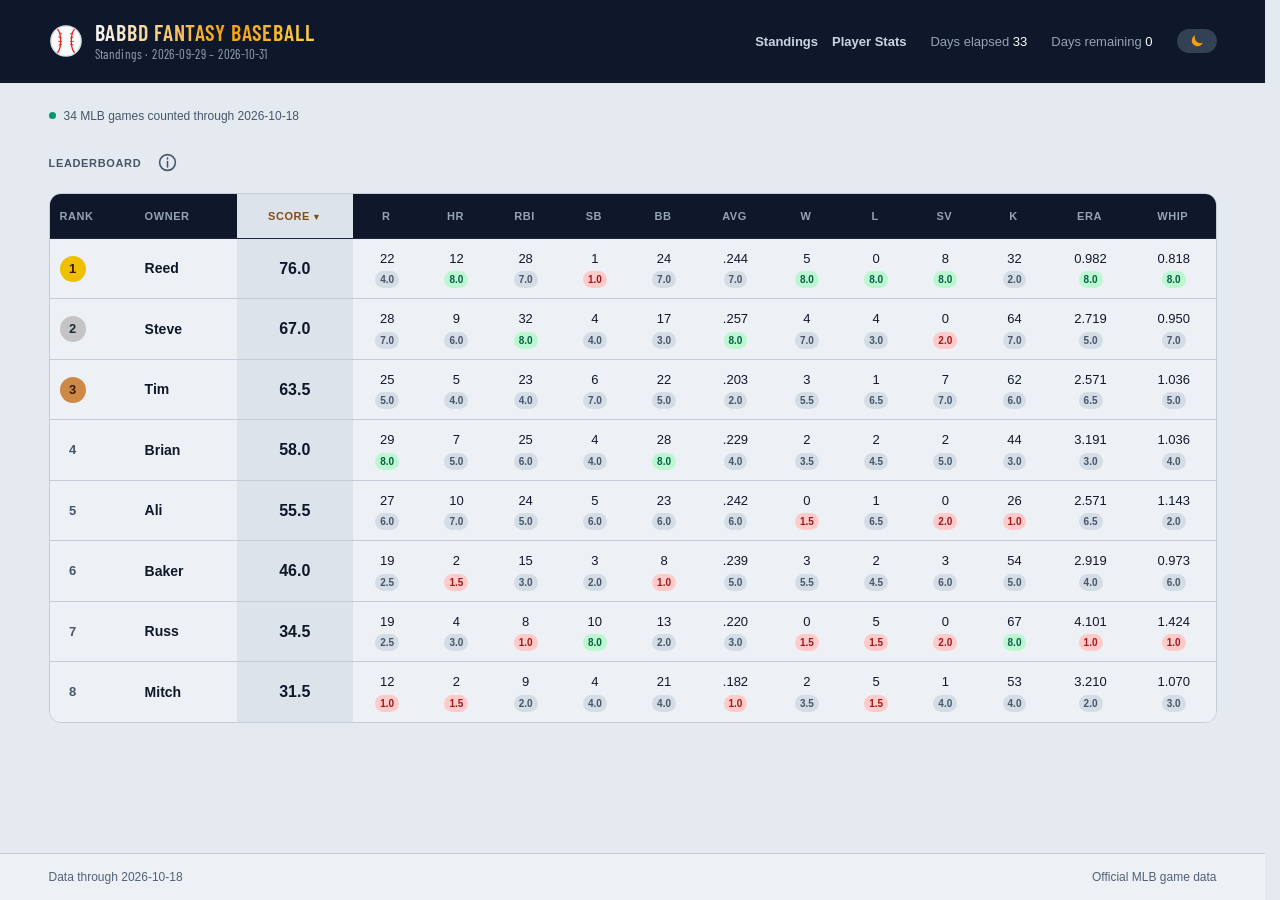
==== commit 50a76d0b: "removed animations" ====
--- a/docs/index.html
+++ b/docs/index.html
@@ -6,7 +6,7 @@
   <meta name="theme-color" content="#0f172a">
   <title>Fantasy Baseball</title>
   <link rel="icon" type="image/svg+xml" href="favicon.svg">
-  <link rel="stylesheet" href="styles.css?v=20261018-info">
+  <link rel="stylesheet" href="styles.css?v=20261018-clean">
   <script src="theme.js?v=20260926-icons"></script>
 </head>
 <body>
@@ -48,10 +48,7 @@
       <div class="leaderboard-heading"><h2 class="section-heading">Leaderboard</h2><button id="leaderboard-info-open" type="button" aria-label="About the leaderboard" aria-haspopup="dialog" aria-controls="leaderboard-info-dialog"><svg viewBox="0 0 24 24" aria-hidden="true"><circle cx="12" cy="12" r="9"/><path d="M12 11v6M12 7v1"/></svg></button></div>
       <dialog id="leaderboard-info-dialog" aria-labelledby="leaderboard-info-title">
       <div class="leaderboard-dialog-heading"><h2 id="leaderboard-info-title">About the leaderboard</h2><button id="leaderboard-info-close" type="button" autofocus>Close</button></div>
-      <p class="standings-note" id="movement-note"></p>
-      <details class="standings-help"><summary>Category icons: 🔥 very close · ♨️ moderately close</summary><p>Only the closest pair in each category is highlighted; equal gaps favor the higher-ranked pair. Ties take priority and include all tied owners. Very close means tied or within: R, RBI, BB: 3; HR, SB, W, L, SV: 1; K: 5; AVG: 0.005; ERA: 0.20; WHIP: 0.05. Moderately close means up to twice those gaps. Hover, focus, or tap an icon for details.</p></details>
-      <p class="standings-note" id="category-explanation" aria-live="polite" hidden></p>
-      <p class="standings-note">Glow: possible top-three movement · Normal: movement below third · Muted: no place change. Tests one category at a time; not a forecast.</p>
+      <p class="standings-note">Category points add up to each owner's total score. Lower values are better for L, ERA, and WHIP; higher values are better for the other categories.</p>
       <div class="legend">
         <span><i class="legend-dot pts-high"></i> Top category score</span>
         <span><i class="legend-dot pts-low"></i> Bottom category score</span>
@@ -76,7 +73,6 @@
   <footer class="site-footer"><div class="site-footer-inner"><span>Data through <span id="as-of">—</span></span><span>Official MLB game data</span></div></footer>
   <script src="header.js" defer></script>
   <script src="league-title.js?v=20260926" defer></script>
-  <script src="standings-insights.js?v=20261017-impact" defer></script>
-  <script src="app.js?v=20261018-info" defer></script>
+  <script src="app.js?v=20261018-clean" defer></script>
 </body>
 </html>
--- a/docs/styles.css
+++ b/docs/styles.css
@@ -21,20 +21,7 @@
 .leaderboard-dialog-heading h2{font-size:18px}
 #leaderboard-info-close{min-height:44px;padding:6px 12px;border:1px solid var(--border);border-radius:6px;background:var(--card);color:var(--text);cursor:pointer}
 #leaderboard-info-open:focus-visible,#leaderboard-info-close:focus-visible{outline:2px solid var(--focus);outline-offset:2px}
-.standings-note,.standings-help{color:var(--muted);font-size:12px;margin-bottom:.75rem}
-.standings-help summary{cursor:pointer}
-.rank-movement{font-size:11px;font-weight:400;color:var(--muted);white-space:nowrap}
-.category-heat{border:0;background:none;color:inherit;font-size:11px;line-height:1;padding:2px;margin-left:3px;cursor:help;vertical-align:middle}
-.category-heat.impact-high{--glow-core:#b45309;--glow-halo:#f59e0b;filter:drop-shadow(0 0 2px var(--glow-core)) drop-shadow(0 0 5px var(--glow-halo));animation:category-glow 2.8s ease-in-out infinite}
-[data-theme=dark] .category-heat.impact-high{--glow-core:#fef3c7;--glow-halo:#fbbf24}
-@keyframes category-glow{
-  0%,100%{filter:drop-shadow(0 0 1px var(--glow-core)) drop-shadow(0 0 3px var(--glow-halo))}
-  50%{filter:drop-shadow(0 0 3px var(--glow-core)) drop-shadow(0 0 9px var(--glow-halo))}
-}
-@media(prefers-reduced-motion:reduce){.category-heat.impact-high{animation:none}}
-.category-heat.impact-low{filter:grayscale(1);opacity:.5}
-.category-heat.impact-low:hover,.category-heat.impact-low:focus-visible{opacity:1}
-.category-heat:focus-visible,.standings-help summary:focus-visible{outline:2px solid var(--focus);outline-offset:2px}
+.standings-note{color:var(--muted);font-size:12px;margin-bottom:.75rem}
 .owner-table .eliminated-player td{color:var(--muted);font-weight:400}
 .eliminated-label{display:block;font-size:10px;font-weight:400;line-height:1.3}
 
